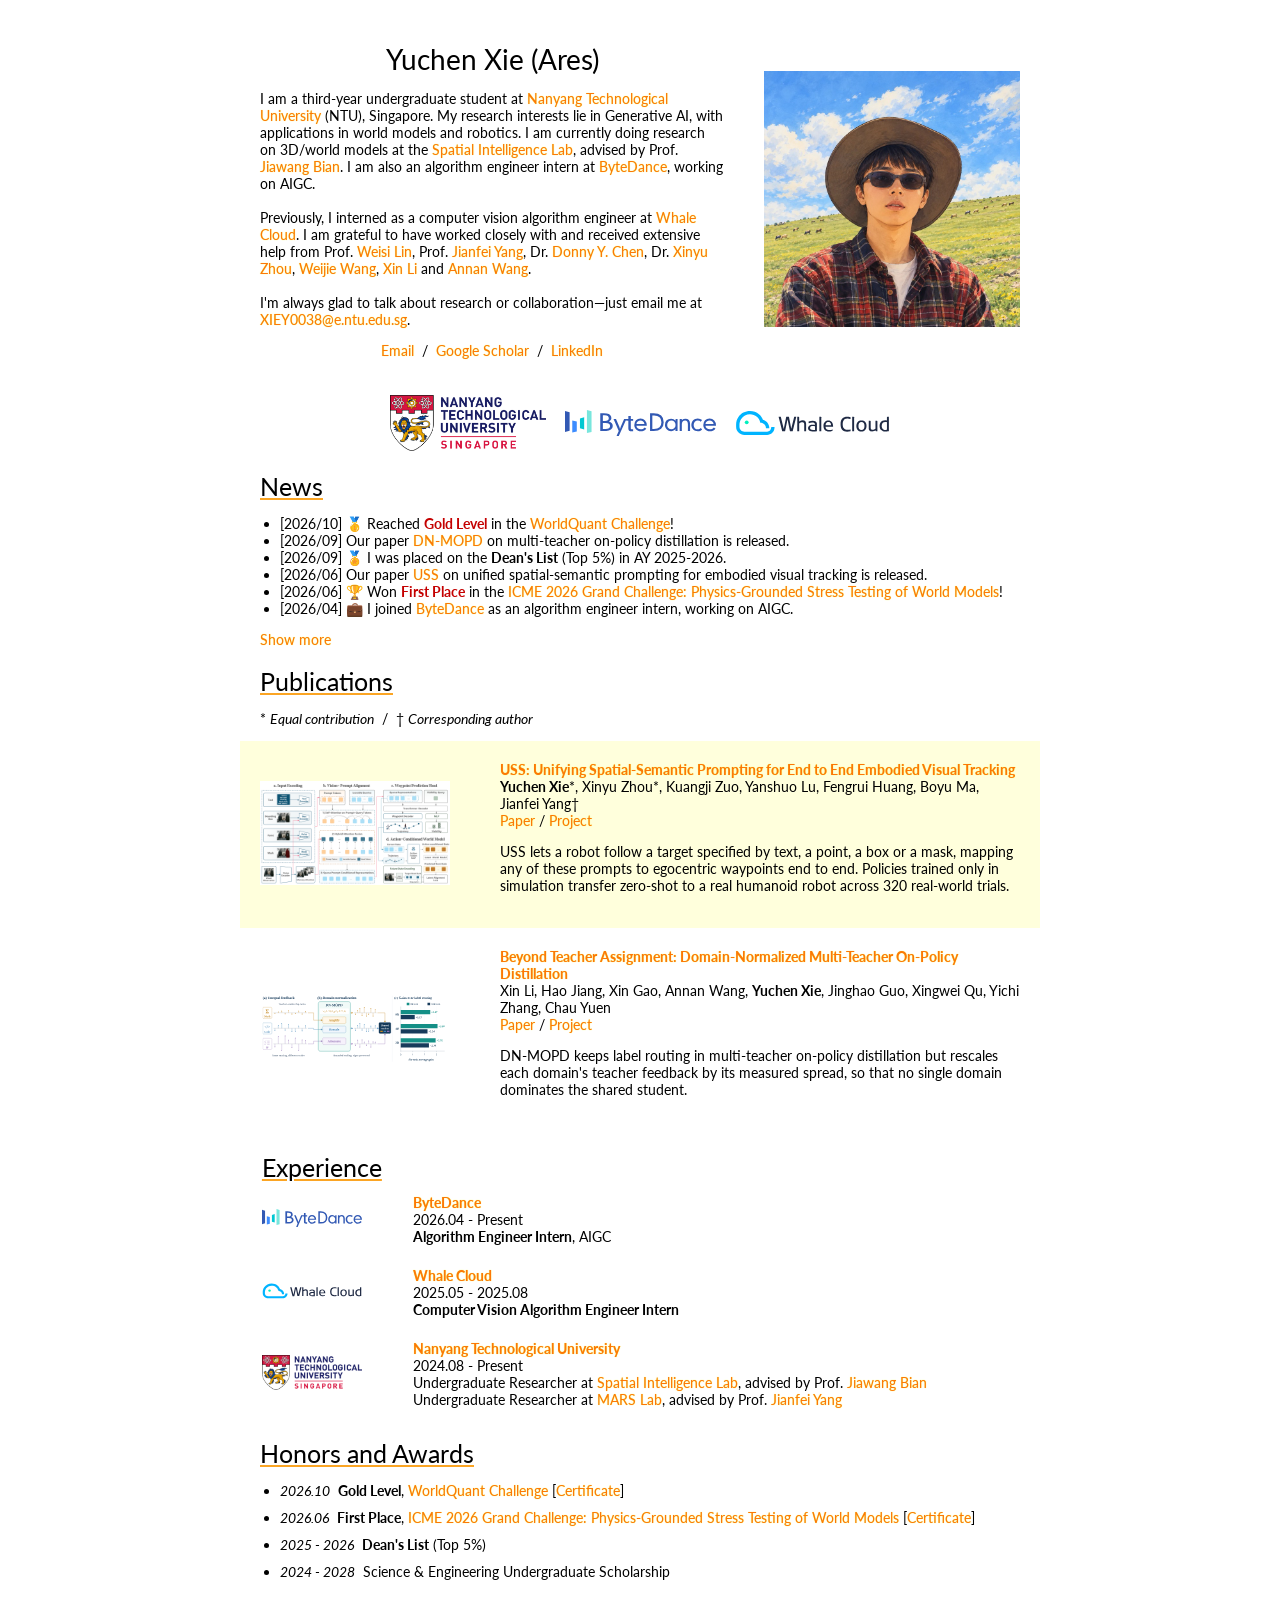
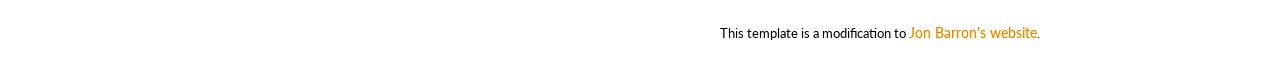
==== index.html @ cf320bb8 "Link Spatial Intelligence Lab" ====
<!DOCTYPE HTML>
<html lang="en">

<head>
  <meta http-equiv="Content-Type" content="text/html; charset=UTF-8">
  <title>Xie Yuchen (Ares)</title>
  <meta name="author" content="Yuchen Xie">
  <meta name="description" content="Homepage of Xie Yuchen (Yuchen Xie, Ares), undergraduate researcher at Nanyang Technological University (NTU), Singapore, working on generative AI, world models and robotics.">
  <meta name="viewport" content="width=device-width, initial-scale=1">
  <link rel="canonical" href="https://aresxie.top/">
  <meta property="og:type" content="profile">
  <meta property="og:url" content="https://aresxie.top/">
  <meta property="og:title" content="Xie Yuchen (Ares)">
  <meta property="og:description" content="Undergraduate researcher at Nanyang Technological University (NTU) working on generative AI, world models and robotics.">
  <meta property="og:image" content="https://aresxie.top/images/main.jpg">
  <meta property="profile:first_name" content="Yuchen">
  <meta property="profile:last_name" content="Xie">
  <meta name="twitter:card" content="summary">
  <script type="application/ld+json">
  {
    "@context": "https://schema.org",
    "@type": "ProfilePage",
    "url": "https://aresxie.top/",
    "mainEntity": {
      "@type": "Person",
      "name": "Yuchen Xie",
      "alternateName": ["Xie Yuchen", "Ares Xie", "Ares"],
      "givenName": "Yuchen",
      "familyName": "Xie",
      "url": "https://aresxie.top/",
      "image": "https://aresxie.top/images/main.jpg",
      "email": "mailto:XIEY0038@e.ntu.edu.sg",
      "jobTitle": "Undergraduate Researcher",
      "affiliation": {
        "@type": "CollegeOrUniversity",
        "name": "Nanyang Technological University",
        "alternateName": "NTU",
        "url": "https://www.ntu.edu.sg/"
      },
      "knowsAbout": ["Generative AI", "World models", "Robotics", "Embodied visual tracking"],
      "sameAs": [
        "https://scholar.google.com/citations?user=Syh05DQAAAAJ",
        "https://www.linkedin.com/in/yuchen-xie-25627932a"
      ]
    }
  }
  </script>
  <link rel="stylesheet" type="text/css" href="stylesheet.css">
  <link rel="icon" type="image/jpeg" href="images/logo/favicon.jpg">
  <link rel="apple-touch-icon" href="images/logo/favicon.jpg">
</head>

<body>
  <table
    style="width:100%;max-width:800px;border:0px;border-spacing:0px;border-collapse:separate;margin-right:auto;margin-left:auto;">
    <tbody>
      <tr style="padding:0px">
        <td style="padding:0px">

          <!-- Intro -->
          <table class="intro"
            style="width:100%;border:0px;border-spacing:0px;border-collapse:separate;margin-right:auto;margin-left:auto;">
            <tbody>
              <tr style="padding:0px">
                <td style="padding:2.5%;width:63%;vertical-align:middle">
                  <p style="text-align:center">
                    <name>Yuchen Xie (Ares)</name>
                  </p>
                  <p>
                    I am a third-year undergraduate student at <a href="https://www.ntu.edu.sg/" target="_blank">Nanyang
                      Technological University</a> (NTU), Singapore. My research interests lie in
                    Generative AI, with applications in world models and robotics.
                    I am currently doing research on 3D/world models at the <a href="https://jwbian.net/group.html" target="_blank">Spatial Intelligence Lab</a>, advised
                    by Prof. <a href="https://jwbian.net/" target="_blank">Jiawang Bian</a>.
                    I am also an algorithm engineer intern at <a href="https://www.bytedance.com/en/"
                      target="_blank">ByteDance</a>, working on AIGC.
                    <br><br>
                    Previously, I interned as a computer vision algorithm engineer at <a href="https://www.iwhalecloud.com/"
                      target="_blank">Whale Cloud</a>.
                    I am grateful to have worked closely with and received extensive help from Prof. <a
                      href="https://personal.ntu.edu.sg/wslin/"
                      target="_blank">Weisi Lin</a>, Prof. <a href="https://marsyang.site/" target="_blank">Jianfei
                      Yang</a>, Dr. <a href="https://donydchen.github.io/" target="_blank">Donny Y. Chen</a>, Dr. <a
                      href="https://scholar.google.com/citations?user=Zdm-YgkAAAAJ&hl=en" target="_blank">Xinyu
                      Zhou</a>, <a href="https://lhmd.top/" target="_blank">Weijie Wang</a>, <a href="https://lixin.ai/"
                      target="_blank">Xin Li</a> and <a href="https://scholar.google.com/citations?user=vZn0gL8AAAAJ&hl=en"
                      target="_blank">Annan Wang</a>.
                    <br><br>
                    I'm always glad to talk about research or collaboration&mdash;just email me at
                    <a href="mailto:XIEY0038@e.ntu.edu.sg">XIEY0038@e.ntu.edu.sg</a>.
                  </p>
                  <p style="text-align:center">
                    <a href="mailto:XIEY0038@e.ntu.edu.sg">Email</a> &nbsp;/&nbsp;
                    <a href="https://scholar.google.com/citations?user=Syh05DQAAAAJ&hl=en" target="_blank">Google Scholar</a> &nbsp;/&nbsp;
                    <a href="https://www.linkedin.com/in/yuchen-xie-25627932a" target="_blank">LinkedIn</a>
                  </p>
                </td>
                <td class="photo" style="padding:2.5%;width:37%;max-width:37%">
                  <a href="images/main.jpg"><img style="width:100%;max-width:100%" alt="Yuchen Xie (Ares)"
                      src="images/main.jpg"></a>
                </td>
              </tr>
            </tbody>
          </table>

          <!-- Affiliation logos -->
          <table class="logo-row" style="max-width:520px;width:100%" align="center" border="0" cellspacing="0" cellpadding="2">
            <tbody>
              <tr>
                <td align="center" valign="middle">
                  <a href="https://www.ntu.edu.sg/" target="_blank">
                    <img src="images/logo/ntu.png" height="56" alt="Nanyang Technological University">
                  </a>
                </td>
                <td align="center" valign="middle">
                  <a href="https://www.bytedance.com/en/" target="_blank">
                    <img src="images/logo/bytedance.svg" height="26" alt="ByteDance">
                  </a>
                </td>
                <td align="center" valign="middle">
                  <a href="https://www.iwhalecloud.com/" target="_blank">
                    <img src="images/logo/whalecloud.svg" height="26" alt="Whale Cloud">
                  </a>
                </td>
              </tr>
            </tbody>
          </table>

          <!-- News -->
          <table
            style="width:100%;border:0px;border-spacing:0px;border-collapse:separate;margin-right:auto;margin-left:auto;">
            <tbody>
              <tr>
                <td style="padding:0px 2.5%;width:100%;vertical-align:middle">
                  <heading>News</heading>
                  <ul id="news-list" class="news-list" data-visible-count="6">
                    <li>[2026/10] 🥇 Reached <span class="paper-highlight">Gold Level</span> in the <a href="https://platform.worldquantbrain.com/" target="_blank">WorldQuant Challenge</a>!</li>
                    <li>[2026/09] Our paper <a href="https://lixin.ai/DN-MOPD" target="_blank">DN-MOPD</a> on
                      multi-teacher on-policy distillation is released.</li>
                    <li>[2026/09] 🏅 I was placed on the <strong>Dean's List</strong> (Top 5%) in AY 2025-2026.</li>
                    <li>[2026/06] Our paper <a href="https://arescheah.github.io/uss-project-page/"
                        target="_blank">USS</a> on unified spatial-semantic prompting for embodied visual tracking is
                      released.</li>
                    <li>[2026/06] 🏆 Won <span class="paper-highlight">First Place</span> in the <a
                        href="https://icme2026-challenge-worldmodel.github.io/" target="_blank">ICME 2026 Grand
                        Challenge: Physics-Grounded Stress Testing of World Models</a>!</li>
                    <li>[2026/04] 💼 I joined <a href="https://www.bytedance.com/en/" target="_blank">ByteDance</a> as
                      an algorithm engineer intern, working on AIGC.</li>
                    <li>[2025/05] 💼 I joined <a href="https://www.iwhalecloud.com/" target="_blank">Whale Cloud</a> as
                      a computer vision algorithm engineer intern.</li>
                  </ul>
                  <button id="news-toggle" class="news-toggle" type="button" hidden>Show more</button>
                </td>
              </tr>
            </tbody>
          </table>

          <!-- Publications -->
          <table
            style="width:100%;border:0px;border-spacing:0px;border-collapse:separate;margin-right:auto;margin-left:auto;">
            <tbody>
              <tr>
                <td colspan="2" style="padding:0px 2.5%">
                  <heading>Publications</heading>
                  <p>
                    <span>&#42;</span> <em>Equal contribution</em> &nbsp;/&nbsp; <span>&#8224;</span>
                    <em>Corresponding author</em>
                  </p>
                </td>
              </tr>

              <tr class="paper-row" bgcolor="#ffffdc">
                <td style="padding:20px;width:30%;vertical-align:middle">
                  <img class="paper-img" src="images/uss.png" alt="USS method">
                </td>
                <td style="padding:20px;width:70%;vertical-align:middle">
                  <a href="https://arescheah.github.io/uss-project-page/" target="_blank">
                    <papertitle>USS: Unifying Spatial-Semantic Prompting for End to End Embodied Visual Tracking
                    </papertitle>
                  </a>
                  <br>
                  <a class="a2" href="./"><strong>Yuchen Xie</strong></a><span>&#42;</span>,
                  <a class="a2" href="https://scholar.google.com/citations?user=Zdm-YgkAAAAJ&hl=en" target="_blank">Xinyu Zhou</a><span>&#42;</span>,
                  Kuangji Zuo,
                  Yanshuo Lu,
                  Fengrui Huang,
                  Boyu Ma,
                  <a class="a2" href="https://marsyang.site/" target="_blank">Jianfei Yang</a><span>&#8224;</span>
                  <br>
                  <a href="https://arxiv.org/abs/2606.25880" target="_blank">Paper</a>
                  /
                  <a href="https://arescheah.github.io/uss-project-page/" target="_blank">Project</a>
                  <p></p>
                  <p>
                    USS lets a robot follow a target specified by text, a point, a box or a mask, mapping any of
                    these prompts to egocentric waypoints end to end. Policies trained only in simulation transfer
                    zero-shot to a real humanoid robot across 320 real-world trials.
                  </p>
                </td>
              </tr>

              <tr class="paper-row">
                <td style="padding:20px;width:30%;vertical-align:middle">
                  <img class="paper-img" src="images/dn-mopd.svg" alt="DN-MOPD overview">
                </td>
                <td style="padding:20px;width:70%;vertical-align:middle">
                  <a href="https://lixin.ai/DN-MOPD" target="_blank">
                    <papertitle>Beyond Teacher Assignment: Domain-Normalized Multi-Teacher On-Policy Distillation
                    </papertitle>
                  </a>
                  <br>
                  <a class="a2" href="https://lixin.ai/" target="_blank">Xin Li</a>,
                  Hao Jiang,
                  Xin Gao,
                  <a class="a2" href="https://scholar.google.com/citations?user=vZn0gL8AAAAJ&hl=en" target="_blank">Annan Wang</a>,
                  <a class="a2" href="./"><strong>Yuchen Xie</strong></a>,
                  Jinghao Guo,
                  Xingwei Qu,
                  Yichi Zhang,
                  Chau Yuen
                  <br>
                  <a href="https://arxiv.org/abs/2609.35347" target="_blank">Paper</a>
                  /
                  <a href="https://lixin.ai/DN-MOPD" target="_blank">Project</a>
                  <p></p>
                  <p>
                    DN-MOPD keeps label routing in multi-teacher on-policy distillation but rescales each domain's
                    teacher feedback by its measured spread, so that no single domain dominates the shared student.
                  </p>
                </td>
              </tr>
            </tbody>
          </table>

          <!-- Experience -->
          <table width="100%" align="center" border="0" cellpadding="10">
            <tbody>
              <tr>
                <td colspan="2" style="padding:0px 2.5%">
                  <heading>Experience</heading>
                </td>
              </tr>
              <tr>
                <td style="padding-left:20px;padding-right:20px;width:20%;vertical-align:middle">
                  <img class="exp-logo" src="images/logo/bytedance.svg" alt="ByteDance">
                </td>
                <td width="80%" valign="center">
                  <strong><a href="https://www.bytedance.com/en/" target="_blank">ByteDance</a></strong>
                  <br> 2026.04 - Present
                  <br> <strong>Algorithm Engineer Intern</strong>, AIGC
                </td>
              </tr>
              <tr>
                <td style="padding-left:20px;padding-right:20px;width:20%;vertical-align:middle">
                  <img class="exp-logo" src="images/logo/whalecloud.svg" alt="Whale Cloud">
                </td>
                <td width="80%" valign="center">
                  <strong><a href="https://www.iwhalecloud.com/" target="_blank">Whale Cloud</a></strong>
                  <br> 2025.05 - 2025.08
                  <br> <strong>Computer Vision Algorithm Engineer Intern</strong>
                </td>
              </tr>
              <tr>
                <td style="padding-left:20px;padding-right:20px;width:20%;vertical-align:middle">
                  <img class="exp-logo" src="images/logo/ntu.png" alt="Nanyang Technological University">
                </td>
                <td width="80%" valign="center">
                  <strong><a href="https://www.ntu.edu.sg/" target="_blank">Nanyang Technological
                      University</a></strong>
                  <br> 2024.08 - Present
                  <br> Undergraduate Researcher at <a href="https://jwbian.net/group.html" target="_blank">Spatial Intelligence Lab</a>, advised by Prof.
                  <a href="https://jwbian.net/" target="_blank">Jiawang Bian</a>
                  <br> Undergraduate Researcher at <a href="https://marslab.tech/" target="_blank">MARS Lab</a>,
                  advised by Prof. <a href="https://marsyang.site/" target="_blank">Jianfei Yang</a>
                </td>
              </tr>
            </tbody>
          </table>

          <!-- Awards -->
          <table
            style="width:100%;border:0px;border-spacing:0px;border-collapse:separate;margin-right:auto;margin-left:auto;">
            <tbody>
              <tr>
                <td style="padding:0px 2.5%;width:100%;vertical-align:middle">
                  <heading>Honors and Awards</heading>
                  <ul class="news-list awards-list">
                    <li><em>2026.10</em> &nbsp;<strong>Gold Level</strong>, <a href="https://platform.worldquantbrain.com/" target="_blank">WorldQuant Challenge</a>
                      [<a href="images/worldquant_gold_certificate.pdf" target="_blank">Certificate</a>]</li>
                    <li><em>2026.06</em> &nbsp;<strong>First Place</strong>, <a
                        href="https://icme2026-challenge-worldmodel.github.io/" target="_blank">ICME 2026 Grand
                        Challenge: Physics-Grounded Stress Testing of World Models</a>
                      [<a href="images/icme2026_certificate.jpg" target="_blank">Certificate</a>]</li>
                    <li><em>2025 - 2026</em> &nbsp;<strong>Dean's List</strong> (Top 5%)</li>
                    <li><em>2024 - 2028</em> &nbsp;Science &amp; Engineering Undergraduate Scholarship</li>
                  </ul>
                </td>
              </tr>
            </tbody>
          </table>

          <!-- Footer -->
          <table
            style="width:100%;border:0px;border-spacing:0px;border-collapse:separate;margin-right:auto;margin-left:auto;">
            <tbody>
              <tr>
                <td style="padding:0px">
                  <br>
                  <p style="text-align:right;font-size:small;">
                    This template is a modification to <a href="https://jonbarron.info/" target="_blank">Jon Barron's
                      website</a>.
                  </p>
                </td>
              </tr>
            </tbody>
          </table>

        </td>
      </tr>
    </tbody>
  </table>

  <script>
    (function () {
      var newsList = document.getElementById('news-list');
      var newsToggle = document.getElementById('news-toggle');
      if (!newsList || !newsToggle) return;

      var visibleCount = parseInt(newsList.getAttribute('data-visible-count'), 10) || 5;
      var newsItems = Array.prototype.slice.call(newsList.querySelectorAll('li'));
      if (newsItems.length <= visibleCount) return;

      var expanded = false;
      function renderNews() {
        newsItems.forEach(function (item, index) {
          item.hidden = !expanded && index >= visibleCount;
        });
        newsToggle.textContent = expanded ? 'Show less' : 'Show more';
        newsToggle.setAttribute('aria-expanded', String(expanded));
      }

      newsToggle.hidden = false;
      newsToggle.addEventListener('click', function () {
        expanded = !expanded;
        renderNews();
      });
      renderNews();
    })();
  </script>
</body>

</html>
---- stylesheet.css ----
@import url('https://fonts.googleapis.com/css2?family=Lato:ital,wght@0,400;0,700;1,400;1,700&display=swap');

a {
  color: #fe6a00e9;
  text-decoration: none;
  text-shadow: 0px 0px 1px rgb(235, 255, 58);
}

a.a2 {
  color: #000000;
  text-shadow: none;
}

a:focus,
a:hover {
  color: #f09228;
  text-decoration: none;
}

body,
td,
th,
tr,
p,
a,
li {
  font-family: 'Lato', Verdana, Helvetica, sans-serif;
  font-size: 14px;
}

body {
  margin: 8px;
  background: #ffffff;
}

strong {
  font-family: 'Lato', Verdana, Helvetica, sans-serif;
  font-size: 14px;
}

heading {
  display: inline-block;
  margin-top: 18px;
  font-family: 'Lato', Verdana, Helvetica, sans-serif;
  font-size: 25px;
  text-decoration: underline;
  text-decoration-style: solid;
  -webkit-text-decoration-color: #ad7020;
  text-decoration-color: #fba524;
}

papertitle {
  font-family: 'Lato', Verdana, Helvetica, sans-serif;
  font-size: 14px;
  font-weight: 700;
}

name {
  font-family: 'Lato', Verdana, Helvetica, sans-serif;
  font-size: 28px;
}

.news-list {
  margin: 1em 0;
  padding-left: 20px;
}

.news-list li {
  margin: 0;
}

.paper-award {
  color: #c15f00;
  font-weight: 700;
  text-shadow: none;
}

.paper-highlight {
  color: #c40000;
  font-weight: 700;
}

.paper-img {
  width: 190px;
  max-width: 100%;
}

.logo-row img {
  vertical-align: middle;
}

.exp-logo {
  width: 100px;
  max-width: 100%;
}

/* Stack the intro and paper rows on narrow screens */
@media (max-width: 600px) {
  .intro td,
  .paper-row td {
    display: block;
    width: auto !important;
    max-width: none !important;
  }

  .intro .photo {
    padding: 0 15% 10px !important;
  }

  .paper-row td {
    padding: 12px 10px !important;
  }

  .paper-row .paper-img {
    width: 100%;
  }

  .logo-row img {
    width: 90%;
    max-width: 150px;
    height: auto !important;
  }
}

.awards-list li {
  margin-bottom: 10px;
}

.news-toggle {
  margin: 0;
  padding: 0;
  border: 0;
  background: none;
  color: #fe6a00e9;
  cursor: pointer;
  font-family: 'Lato', Verdana, Helvetica, sans-serif;
  font-size: 14px;
  text-shadow: 0px 0px 1px rgb(235, 255, 58);
}

.news-toggle:hover,
.news-toggle:focus {
  color: #f09228;
}
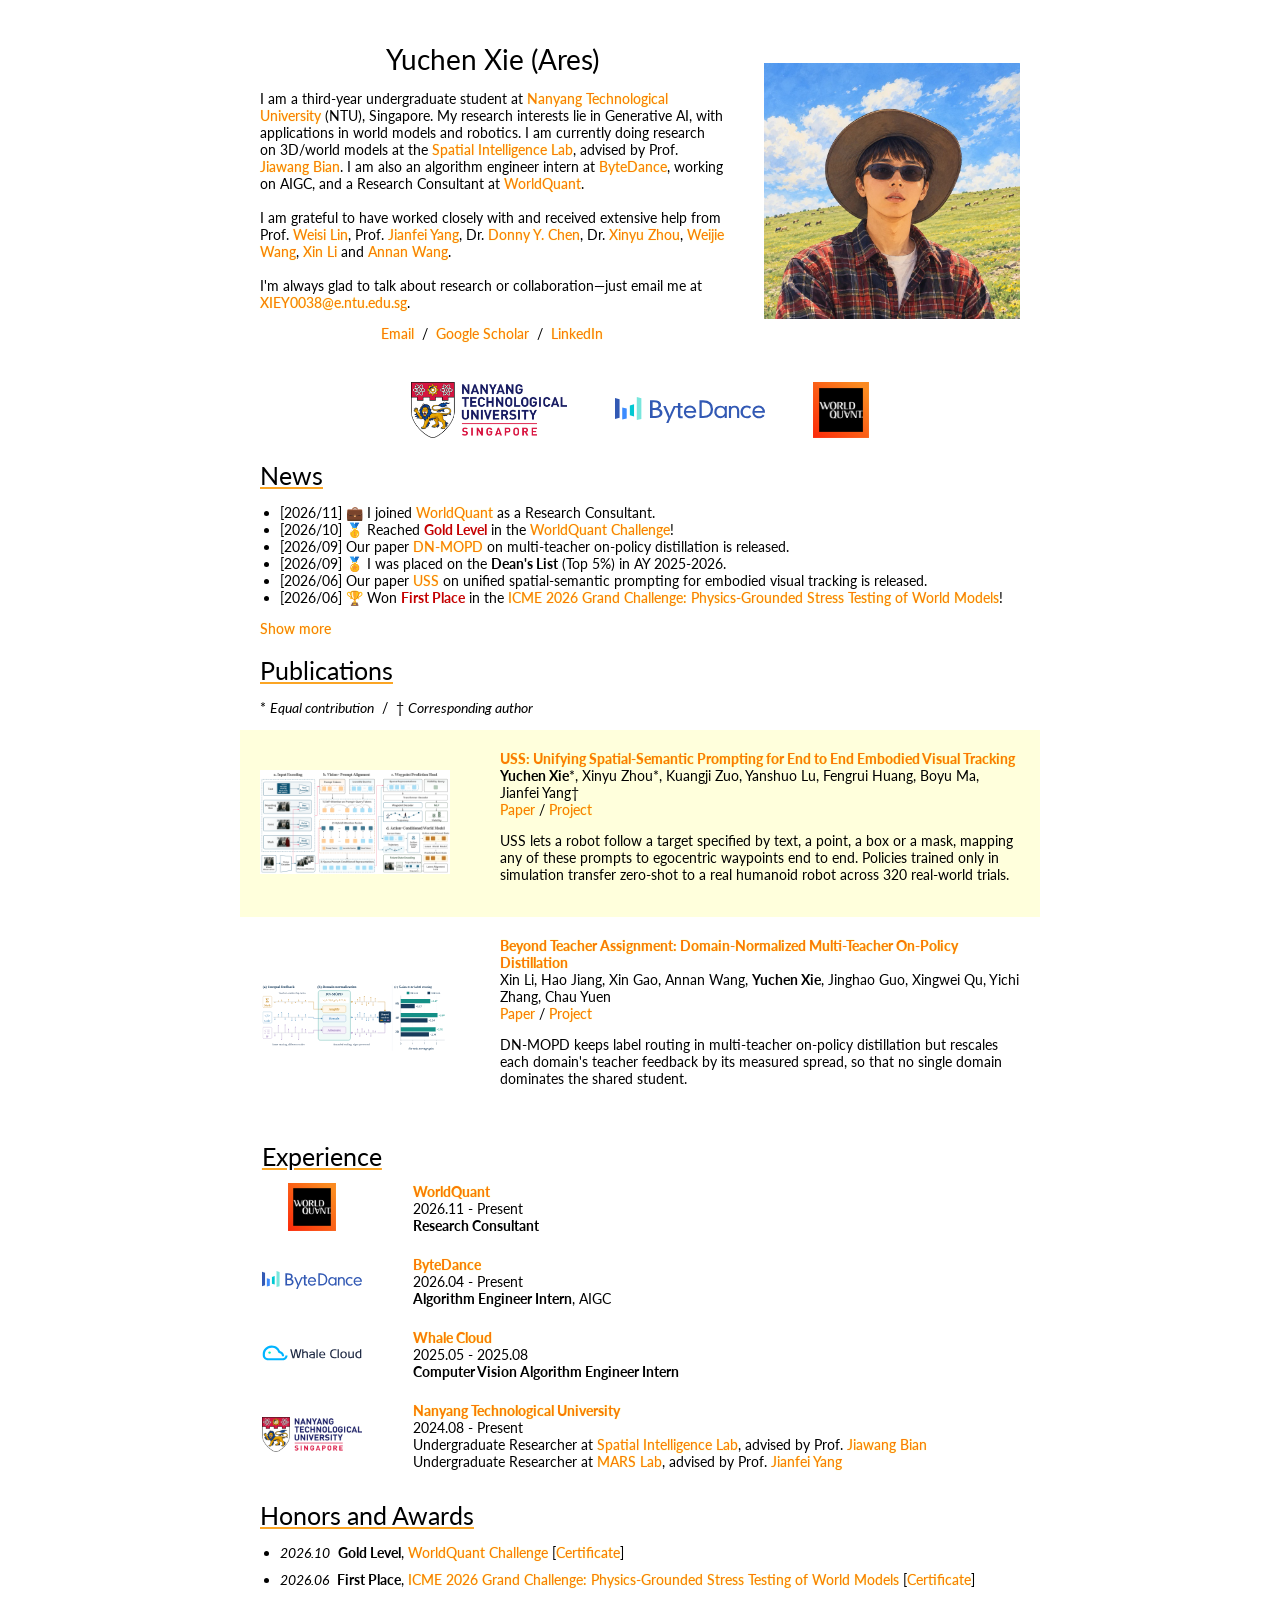
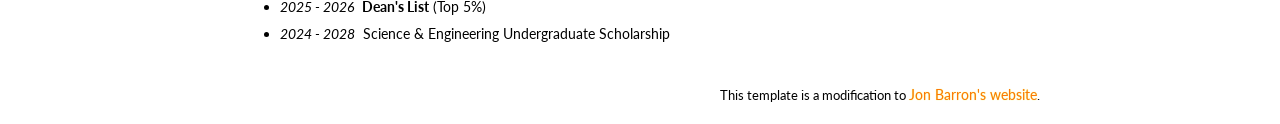
==== commit f95af709: "Add WorldQuant Research Consultant role; swap Whale Cloud logo for WorldQuant - Intro: mention Resea" ====
--- a/index.html
+++ b/index.html
@@ -73,10 +73,9 @@
                     I am currently doing research on 3D/world models at the <a href="https://jwbian.net/group.html" target="_blank">Spatial Intelligence Lab</a>, advised
                     by Prof. <a href="https://jwbian.net/" target="_blank">Jiawang Bian</a>.
                     I am also an algorithm engineer intern at <a href="https://www.bytedance.com/en/"
-                      target="_blank">ByteDance</a>, working on AIGC.
+                      target="_blank">ByteDance</a>, working on AIGC, and a Research Consultant at
+                    <a href="https://www.worldquant.com/" target="_blank">WorldQuant</a>.
                     <br><br>
-                    Previously, I interned as a computer vision algorithm engineer at <a href="https://www.iwhalecloud.com/"
-                      target="_blank">Whale Cloud</a>.
                     I am grateful to have worked closely with and received extensive help from Prof. <a
                       href="https://personal.ntu.edu.sg/wslin/"
                       target="_blank">Weisi Lin</a>, Prof. <a href="https://marsyang.site/" target="_blank">Jianfei
@@ -104,27 +103,17 @@
           </table>
 
           <!-- Affiliation logos -->
-          <table class="logo-row" style="max-width:520px;width:100%" align="center" border="0" cellspacing="0" cellpadding="2">
-            <tbody>
-              <tr>
-                <td align="center" valign="middle">
-                  <a href="https://www.ntu.edu.sg/" target="_blank">
-                    <img src="images/logo/ntu.png" height="56" alt="Nanyang Technological University">
-                  </a>
-                </td>
-                <td align="center" valign="middle">
-                  <a href="https://www.bytedance.com/en/" target="_blank">
-                    <img src="images/logo/bytedance.svg" height="26" alt="ByteDance">
-                  </a>
-                </td>
-                <td align="center" valign="middle">
-                  <a href="https://www.iwhalecloud.com/" target="_blank">
-                    <img src="images/logo/whalecloud.svg" height="26" alt="Whale Cloud">
-                  </a>
-                </td>
-              </tr>
-            </tbody>
-          </table>
+          <div class="logo-row">
+            <a href="https://www.ntu.edu.sg/" target="_blank">
+              <img class="logo-ntu" src="images/logo/ntu.png" alt="Nanyang Technological University">
+            </a>
+            <a href="https://www.bytedance.com/en/" target="_blank">
+              <img class="logo-bytedance" src="images/logo/bytedance.svg" alt="ByteDance">
+            </a>
+            <a href="https://www.worldquant.com/" target="_blank">
+              <img class="logo-worldquant" src="images/logo/worldquant.png" alt="WorldQuant">
+            </a>
+          </div>
 
           <!-- News -->
           <table
@@ -134,11 +123,13 @@
                 <td style="padding:0px 2.5%;width:100%;vertical-align:middle">
                   <heading>News</heading>
                   <ul id="news-list" class="news-list" data-visible-count="6">
+                    <li>[2026/11] 💼 I joined <a href="https://www.worldquant.com/" target="_blank">WorldQuant</a> as a
+                      Research Consultant.</li>
                     <li>[2026/10] 🥇 Reached <span class="paper-highlight">Gold Level</span> in the <a href="https://platform.worldquantbrain.com/" target="_blank">WorldQuant Challenge</a>!</li>
                     <li>[2026/09] Our paper <a href="https://lixin.ai/DN-MOPD" target="_blank">DN-MOPD</a> on
                       multi-teacher on-policy distillation is released.</li>
                     <li>[2026/09] 🏅 I was placed on the <strong>Dean's List</strong> (Top 5%) in AY 2025-2026.</li>
-                    <li>[2026/06] Our paper <a href="https://arescheah.github.io/uss-project-page/"
+                    <li>[2026/06] Our paper <a href="https://arescheah.github.io/uss/"
                         target="_blank">USS</a> on unified spatial-semantic prompting for embodied visual tracking is
                       released.</li>
                     <li>[2026/06] 🏆 Won <span class="paper-highlight">First Place</span> in the <a
@@ -174,7 +165,7 @@
                   <img class="paper-img" src="images/uss.png" alt="USS method">
                 </td>
                 <td style="padding:20px;width:70%;vertical-align:middle">
-                  <a href="https://arescheah.github.io/uss-project-page/" target="_blank">
+                  <a href="https://arescheah.github.io/uss/" target="_blank">
                     <papertitle>USS: Unifying Spatial-Semantic Prompting for End to End Embodied Visual Tracking
                     </papertitle>
                   </a>
@@ -189,7 +180,7 @@
                   <br>
                   <a href="https://arxiv.org/abs/2606.25880" target="_blank">Paper</a>
                   /
-                  <a href="https://arescheah.github.io/uss-project-page/" target="_blank">Project</a>
+                  <a href="https://arescheah.github.io/uss/" target="_blank">Project</a>
                   <p></p>
                   <p>
                     USS lets a robot follow a target specified by text, a point, a box or a mask, mapping any of
@@ -238,6 +229,16 @@
               <tr>
                 <td colspan="2" style="padding:0px 2.5%">
                   <heading>Experience</heading>
+                </td>
+              </tr>
+              <tr>
+                <td style="padding-left:20px;padding-right:20px;width:20%;vertical-align:middle">
+                  <img class="exp-logo exp-logo-square" src="images/logo/worldquant.png" alt="WorldQuant">
+                </td>
+                <td width="80%" valign="center">
+                  <strong><a href="https://www.worldquant.com/" target="_blank">WorldQuant</a></strong>
+                  <br> 2026.11 - Present
+                  <br> <strong>Research Consultant</strong>
                 </td>
               </tr>
               <tr>
--- a/stylesheet.css
+++ b/stylesheet.css
@@ -85,13 +85,32 @@
   max-width: 100%;
 }
 
-.logo-row img {
-  vertical-align: middle;
+.logo-row {
+  display: flex;
+  justify-content: center;
+  align-items: center;
+  gap: 48px;
+  margin: 6px auto 4px;
 }
+
+.logo-row a {
+  display: block;
+  line-height: 0;
+}
+
+.logo-ntu { height: 56px; }
+.logo-bytedance { height: 26px; }
+.logo-worldquant { height: 56px; }
 
 .exp-logo {
   width: 100px;
   max-width: 100%;
+}
+
+/* square logo, centred on the same axis as the 100px-wide wordmarks */
+.exp-logo-square {
+  width: 48px;
+  margin-left: 26px;
 }
 
 /* Stack the intro and paper rows on narrow screens */
@@ -115,11 +134,13 @@
     width: 100%;
   }
 
-  .logo-row img {
-    width: 90%;
-    max-width: 150px;
-    height: auto !important;
+  .logo-row {
+    gap: 22px;
   }
+
+  .logo-ntu { height: 44px; }
+  .logo-bytedance { height: 20px; }
+  .logo-worldquant { height: 44px; }
 }
 
 .awards-list li {
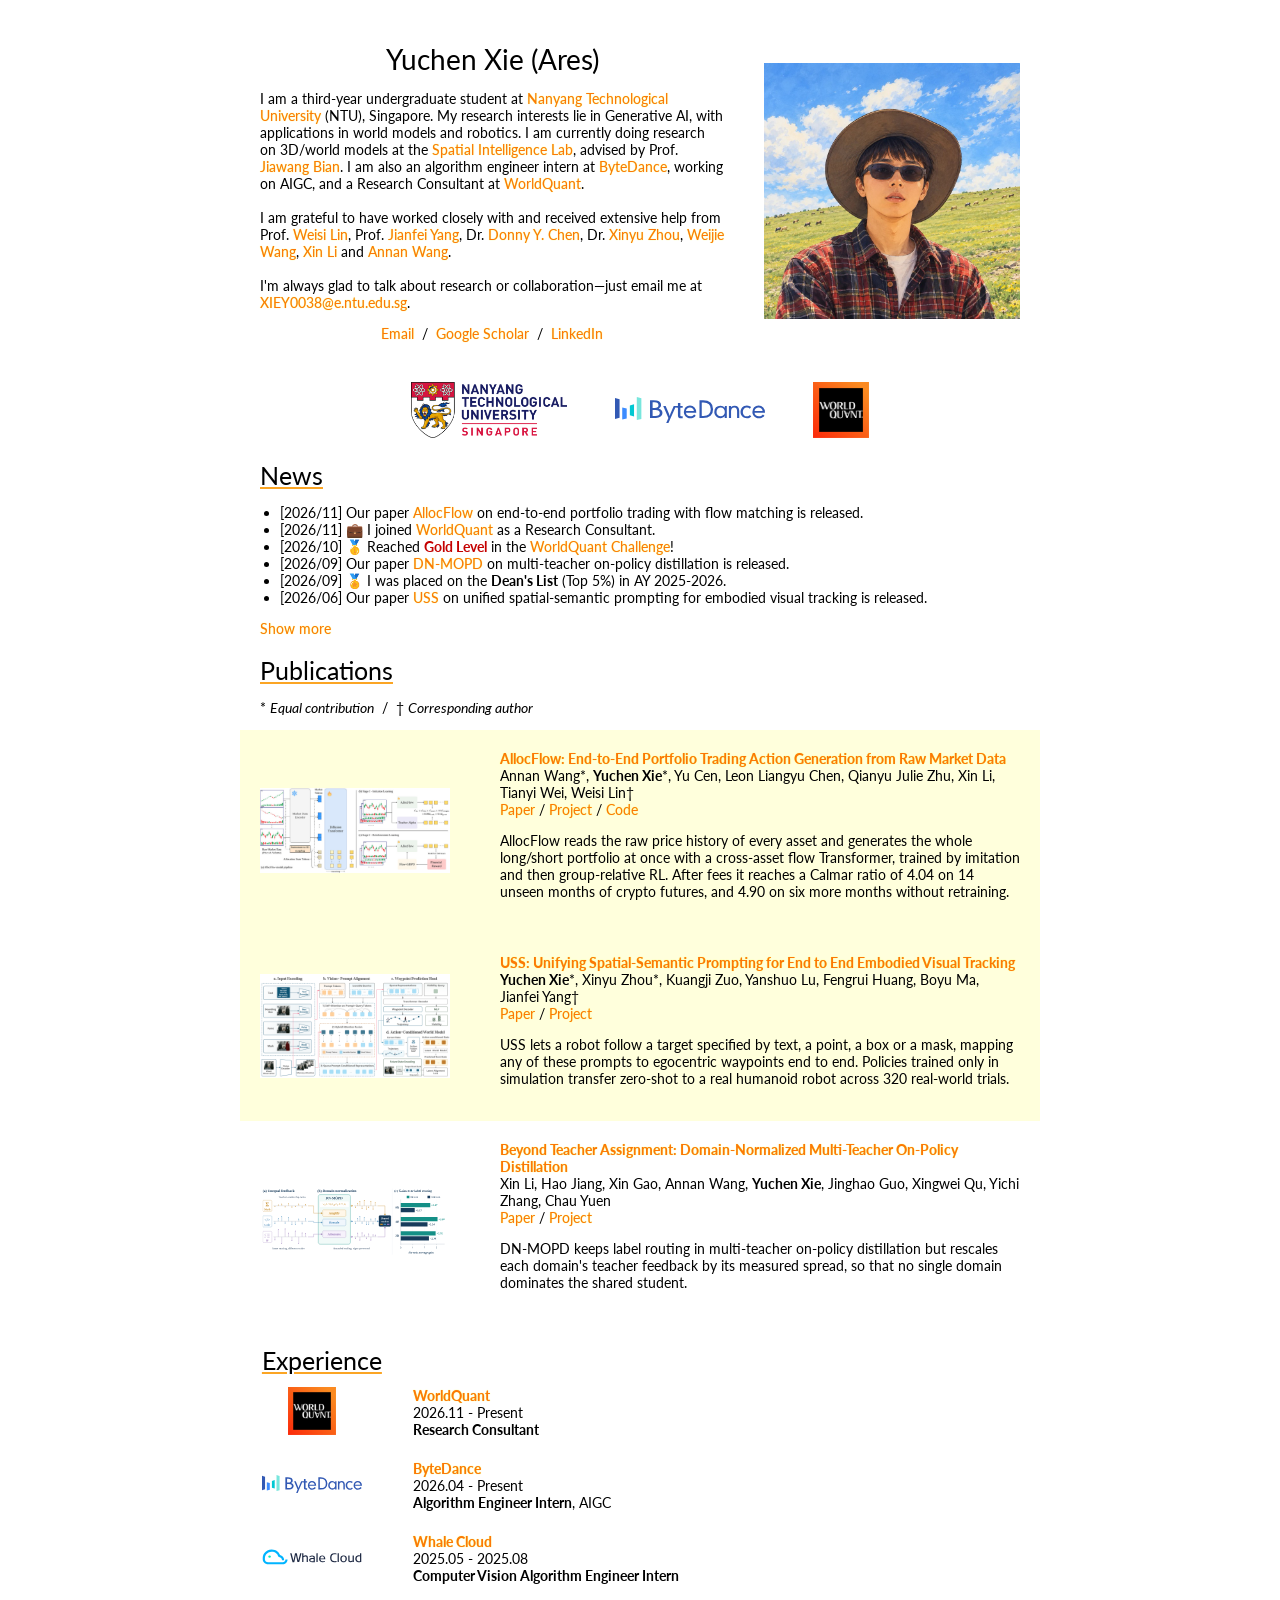
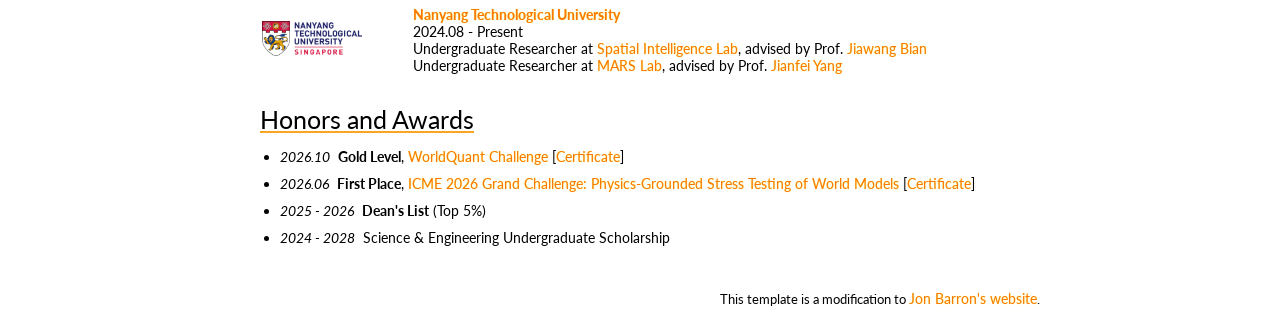
==== commit c4c8c106: "Add AllocFlow (arXiv 2611.19937) to publications and news" ====
--- a/index.html
+++ b/index.html
@@ -123,6 +123,8 @@
                 <td style="padding:0px 2.5%;width:100%;vertical-align:middle">
                   <heading>News</heading>
                   <ul id="news-list" class="news-list" data-visible-count="6">
+                    <li>[2026/11] Our paper <a href="https://allocflow.github.io/" target="_blank">AllocFlow</a> on
+                      end-to-end portfolio trading with flow matching is released.</li>
                     <li>[2026/11] 💼 I joined <a href="https://www.worldquant.com/" target="_blank">WorldQuant</a> as a
                       Research Consultant.</li>
                     <li>[2026/10] 🥇 Reached <span class="paper-highlight">Gold Level</span> in the <a href="https://platform.worldquantbrain.com/" target="_blank">WorldQuant Challenge</a>!</li>
@@ -162,6 +164,40 @@
 
               <tr class="paper-row" bgcolor="#ffffdc">
                 <td style="padding:20px;width:30%;vertical-align:middle">
+                  <img class="paper-img" src="images/allocflow.jpg" alt="AllocFlow overview">
+                </td>
+                <td style="padding:20px;width:70%;vertical-align:middle">
+                  <a href="https://allocflow.github.io/" target="_blank">
+                    <papertitle>AllocFlow: End-to-End Portfolio Trading Action Generation from Raw Market Data
+                    </papertitle>
+                  </a>
+                  <br>
+                  <a class="a2" href="https://scholar.google.com/citations?user=vZn0gL8AAAAJ&hl=en" target="_blank">Annan Wang</a><span>&#42;</span>,
+                  <a class="a2" href="./"><strong>Yuchen Xie</strong></a><span>&#42;</span>,
+                  <a class="a2" href="https://www.linkedin.com/in/yu-cen-2999691a1/" target="_blank">Yu Cen</a>,
+                  <a class="a2" href="https://cliangyu.com/" target="_blank">Leon Liangyu Chen</a>,
+                  <a class="a2" href="https://qianyu-zhu.github.io/" target="_blank">Qianyu Julie Zhu</a>,
+                  <a class="a2" href="https://lixin.ai/" target="_blank">Xin Li</a>,
+                  <a class="a2" href="https://wtybest.github.io/" target="_blank">Tianyi Wei</a>,
+                  <a class="a2" href="https://personal.ntu.edu.sg/wslin/Home.html" target="_blank">Weisi Lin</a><span>&#8224;</span>
+                  <br>
+                  <a href="https://arxiv.org/abs/2611.19937" target="_blank">Paper</a>
+                  /
+                  <a href="https://allocflow.github.io/" target="_blank">Project</a>
+                  /
+                  <a href="https://github.com/allocflow/AllocFlow" target="_blank">Code</a>
+                  <p></p>
+                  <p>
+                    AllocFlow reads the raw price history of every asset and generates the whole long/short portfolio
+                    at once with a cross-asset flow Transformer, trained by imitation and then group-relative RL. After
+                    fees it reaches a Calmar ratio of 4.04 on 14 unseen months of crypto futures, and 4.90 on six more
+                    months without retraining.
+                  </p>
+                </td>
+              </tr>
+
+              <tr class="paper-row" bgcolor="#ffffdc">
+                <td style="padding:20px;width:30%;vertical-align:middle">
                   <img class="paper-img" src="images/uss.png" alt="USS method">
                 </td>
                 <td style="padding:20px;width:70%;vertical-align:middle">
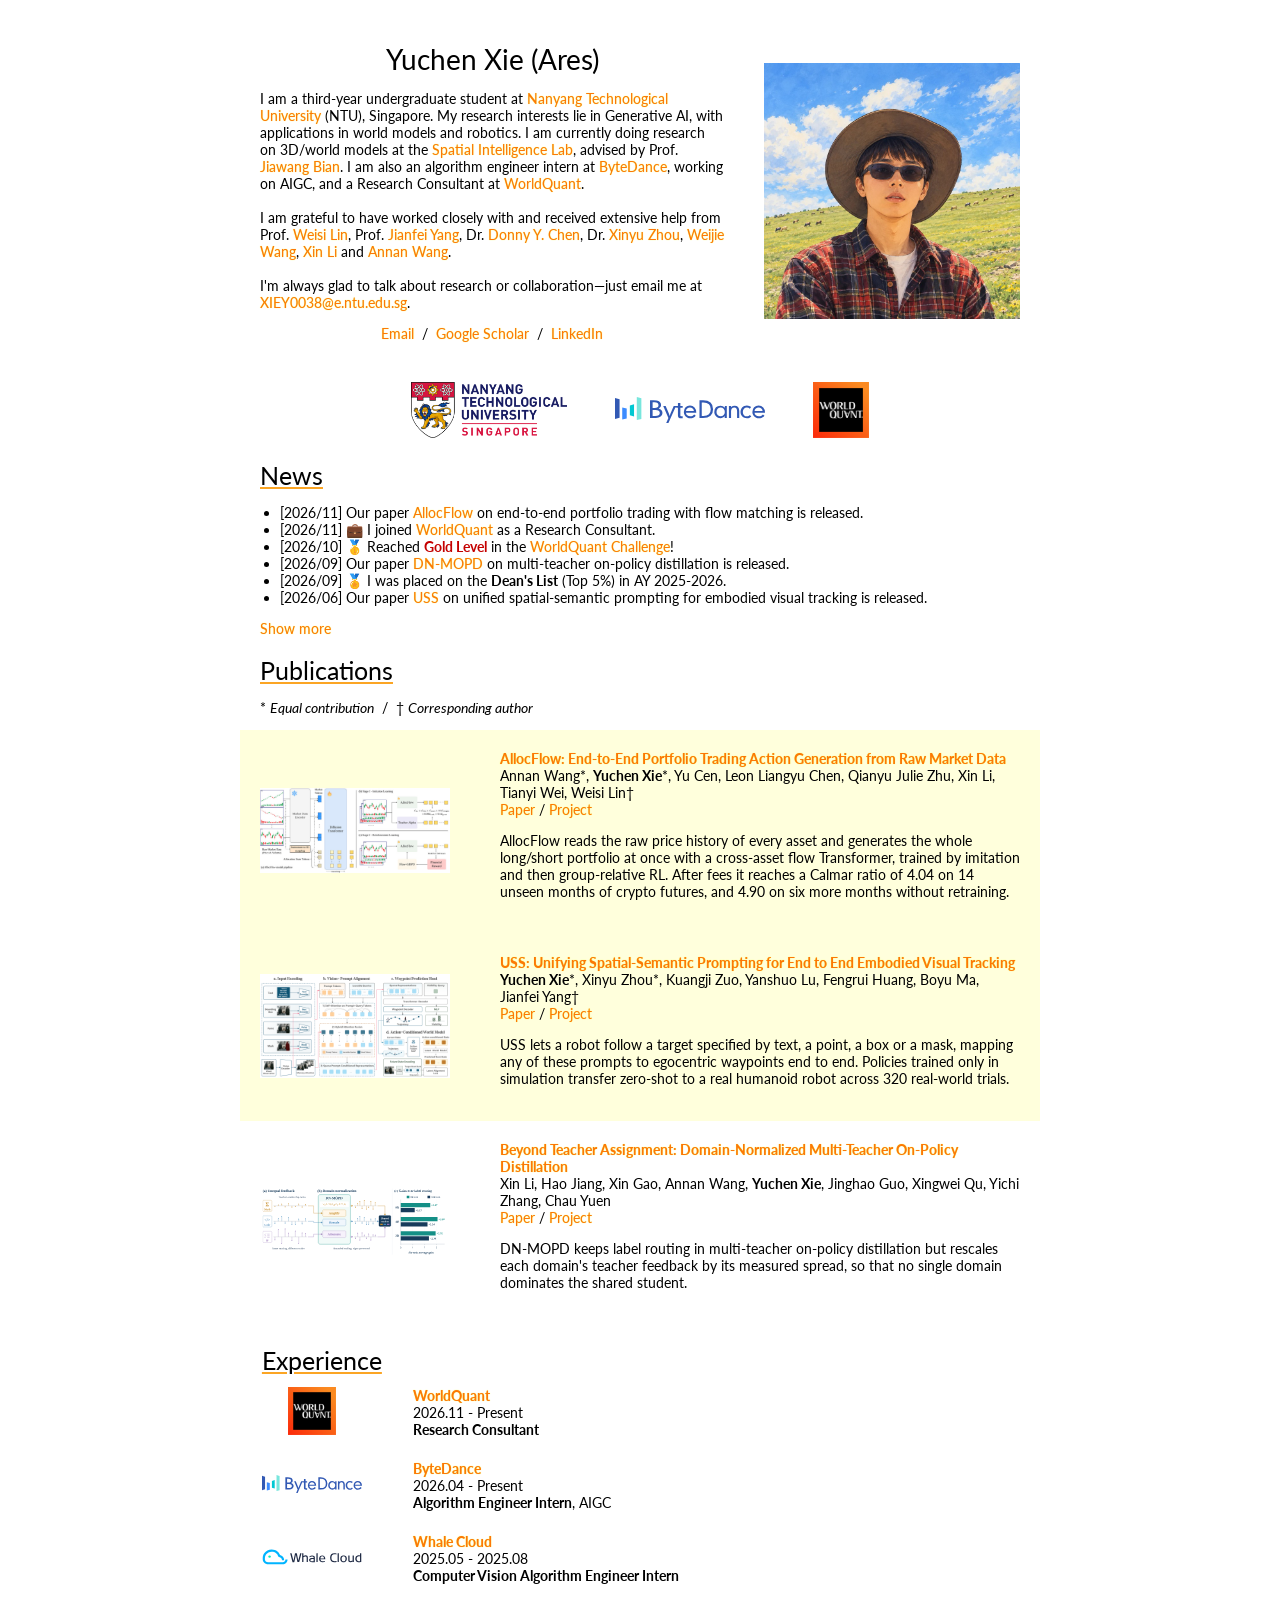
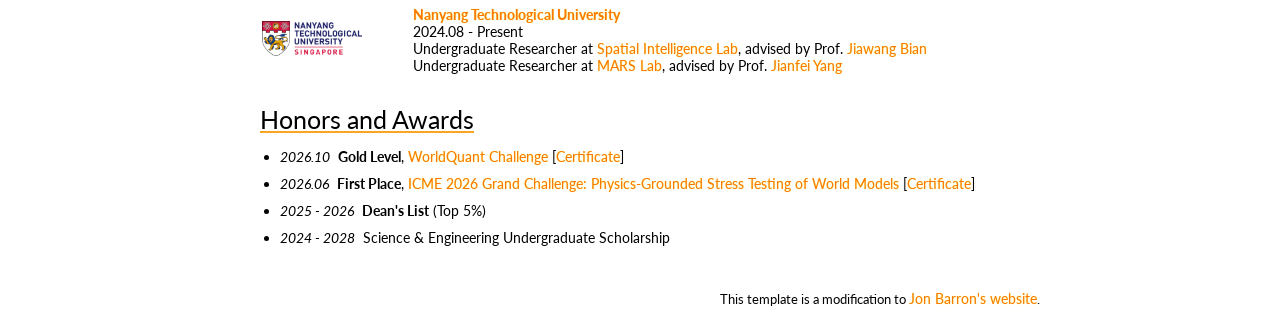
==== commit 014239f1: "AllocFlow entry: drop the Code link" ====
--- a/index.html
+++ b/index.html
@@ -184,8 +184,6 @@
                   <a href="https://arxiv.org/abs/2611.19937" target="_blank">Paper</a>
                   /
                   <a href="https://allocflow.github.io/" target="_blank">Project</a>
-                  /
-                  <a href="https://github.com/allocflow/AllocFlow" target="_blank">Code</a>
                   <p></p>
                   <p>
                     AllocFlow reads the raw price history of every asset and generates the whole long/short portfolio
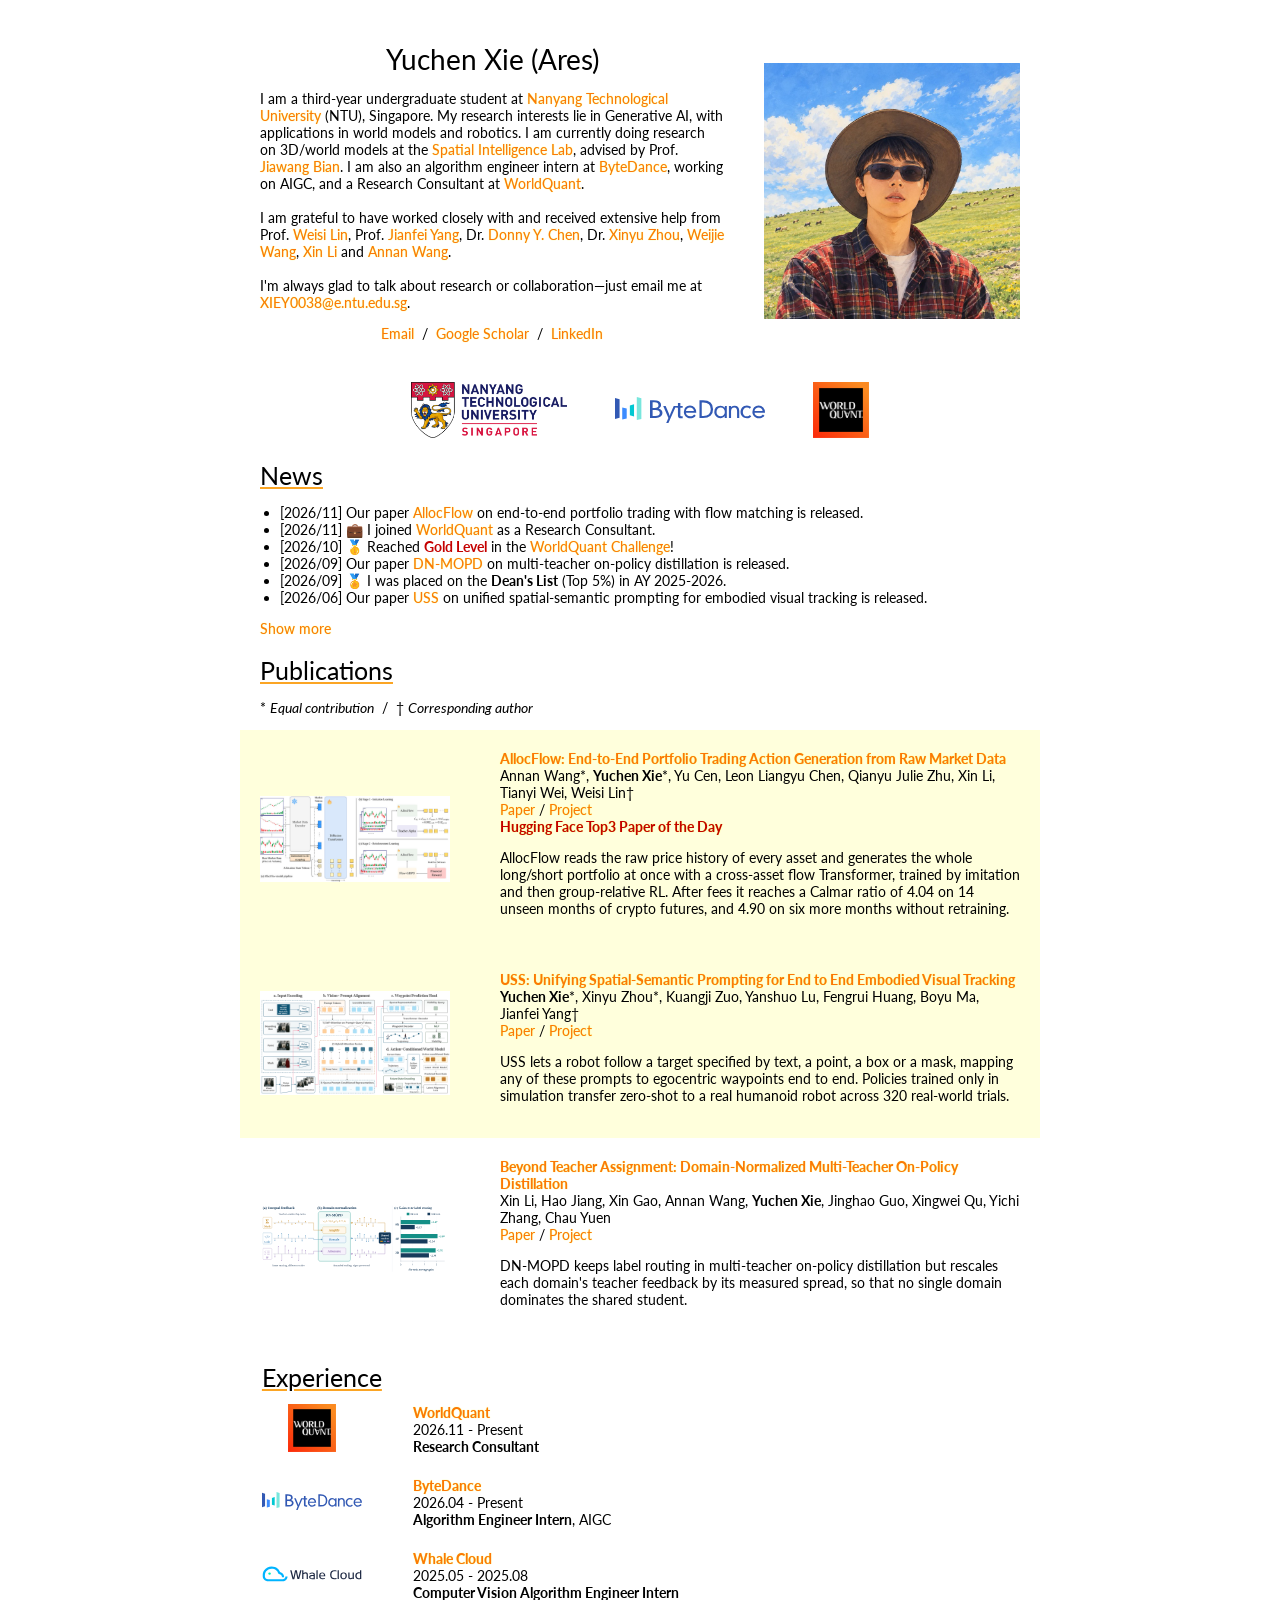
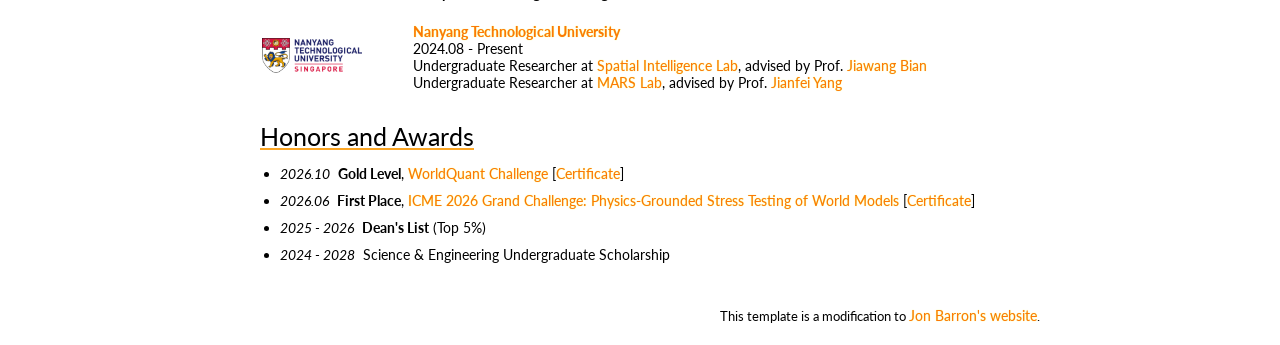
==== commit f2d7795d: "AllocFlow: Hugging Face Top3 Paper of the Day" ====
--- a/index.html
+++ b/index.html
@@ -184,6 +184,8 @@
                   <a href="https://arxiv.org/abs/2611.19937" target="_blank">Paper</a>
                   /
                   <a href="https://allocflow.github.io/" target="_blank">Project</a>
+                  <br>
+                  <a href="https://huggingface.co/papers/2611.19937" target="_blank"><span class="paper-highlight">Hugging Face Top3 Paper of the Day</span></a>
                   <p></p>
                   <p>
                     AllocFlow reads the raw price history of every asset and generates the whole long/short portfolio
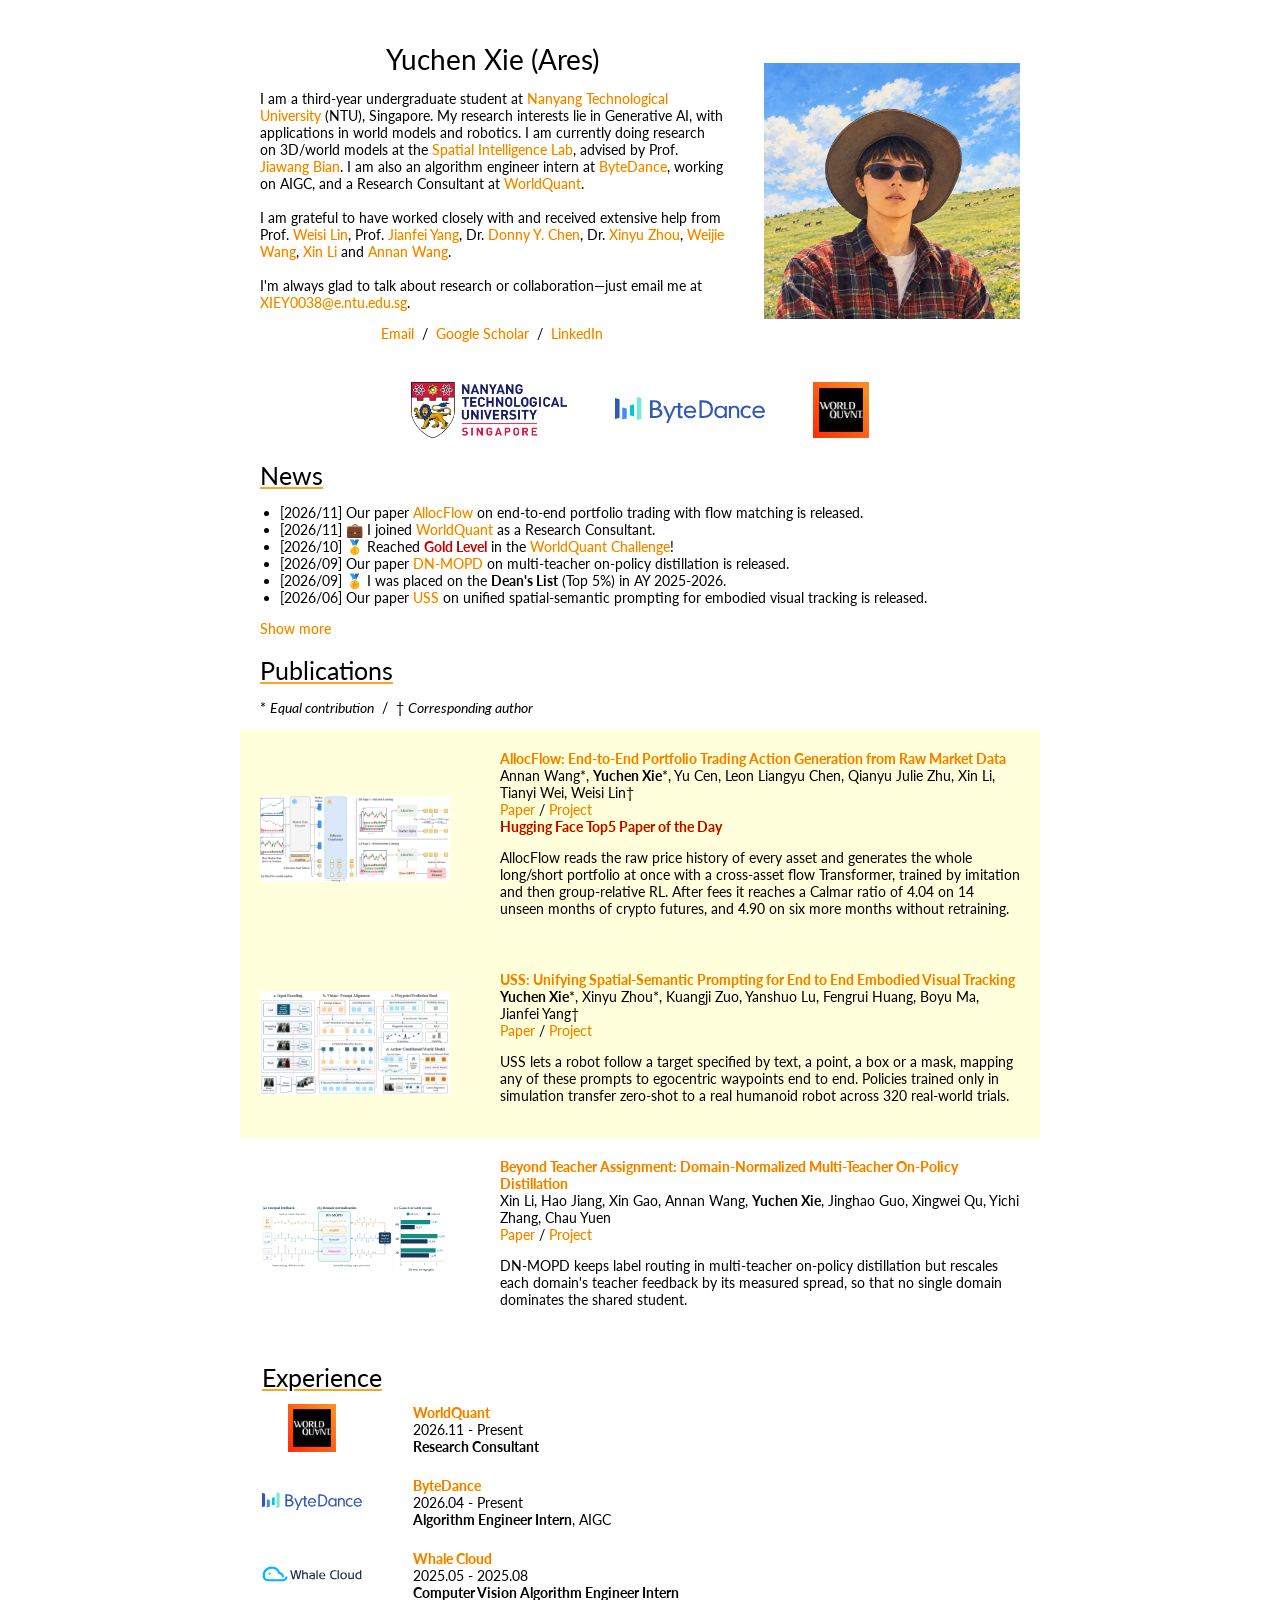
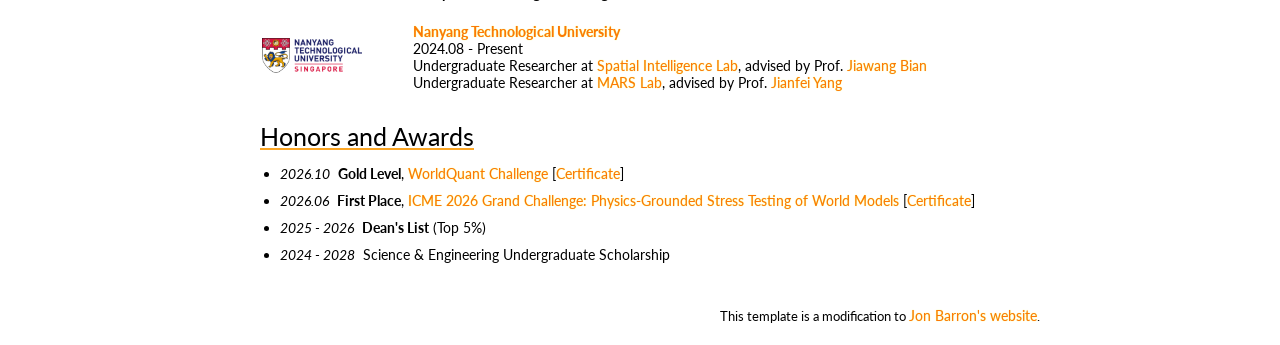
==== commit 47d2033b: "AllocFlow: Hugging Face Top5 Paper of the Day" ====
--- a/index.html
+++ b/index.html
@@ -185,7 +185,7 @@
                   /
                   <a href="https://allocflow.github.io/" target="_blank">Project</a>
                   <br>
-                  <a href="https://huggingface.co/papers/2611.19937" target="_blank"><span class="paper-highlight">Hugging Face Top3 Paper of the Day</span></a>
+                  <a href="https://huggingface.co/papers/2611.19937" target="_blank"><span class="paper-highlight">Hugging Face Top5 Paper of the Day</span></a>
                   <p></p>
                   <p>
                     AllocFlow reads the raw price history of every asset and generates the whole long/short portfolio
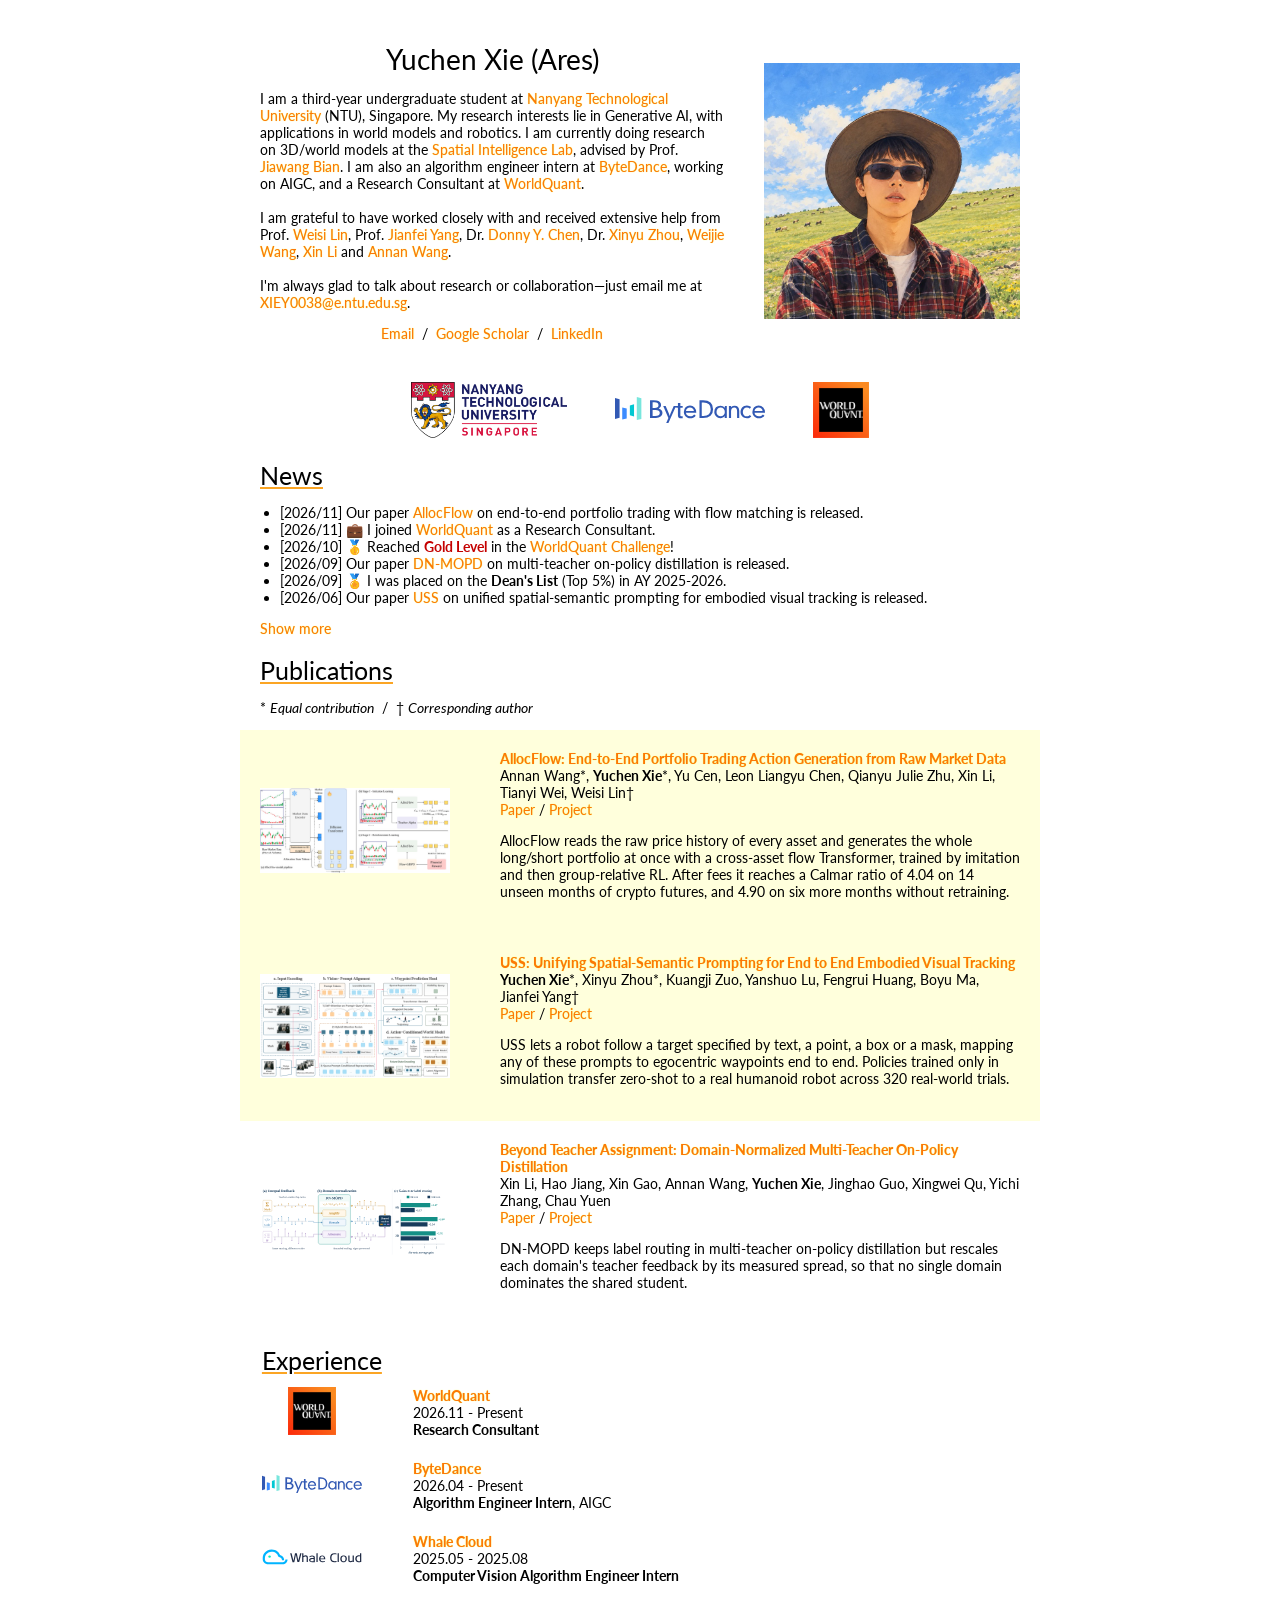
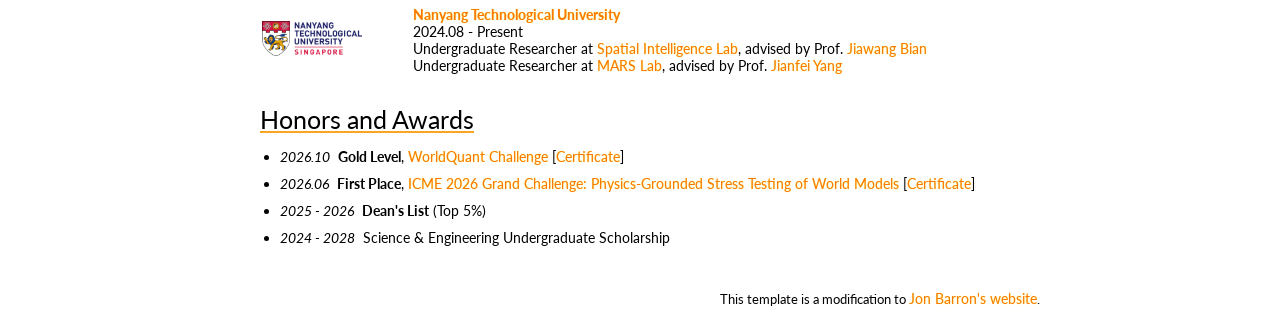
==== commit e7476090: "AllocFlow entry: remove the Hugging Face line" ====
--- a/index.html
+++ b/index.html
@@ -184,8 +184,6 @@
                   <a href="https://arxiv.org/abs/2611.19937" target="_blank">Paper</a>
                   /
                   <a href="https://allocflow.github.io/" target="_blank">Project</a>
-                  <br>
-                  <a href="https://huggingface.co/papers/2611.19937" target="_blank"><span class="paper-highlight">Hugging Face Top5 Paper of the Day</span></a>
                   <p></p>
                   <p>
                     AllocFlow reads the raw price history of every asset and generates the whole long/short portfolio
